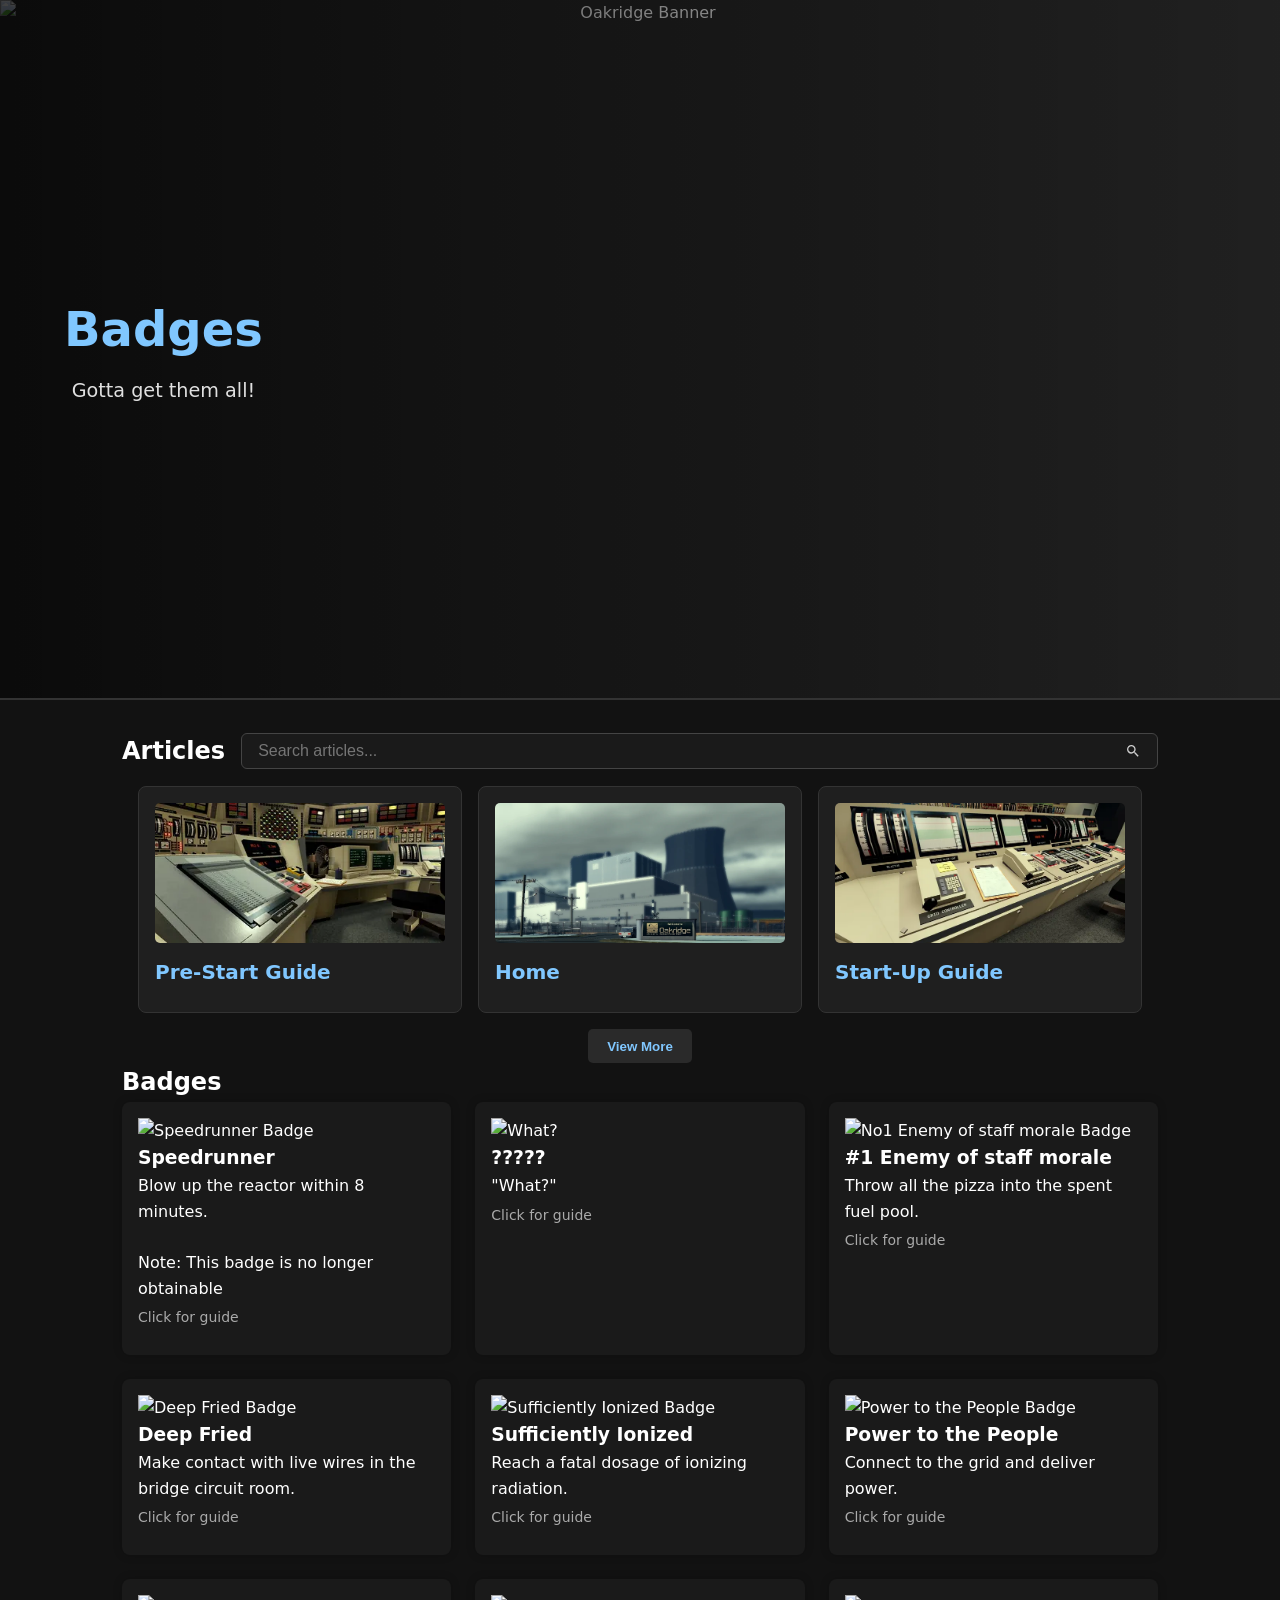
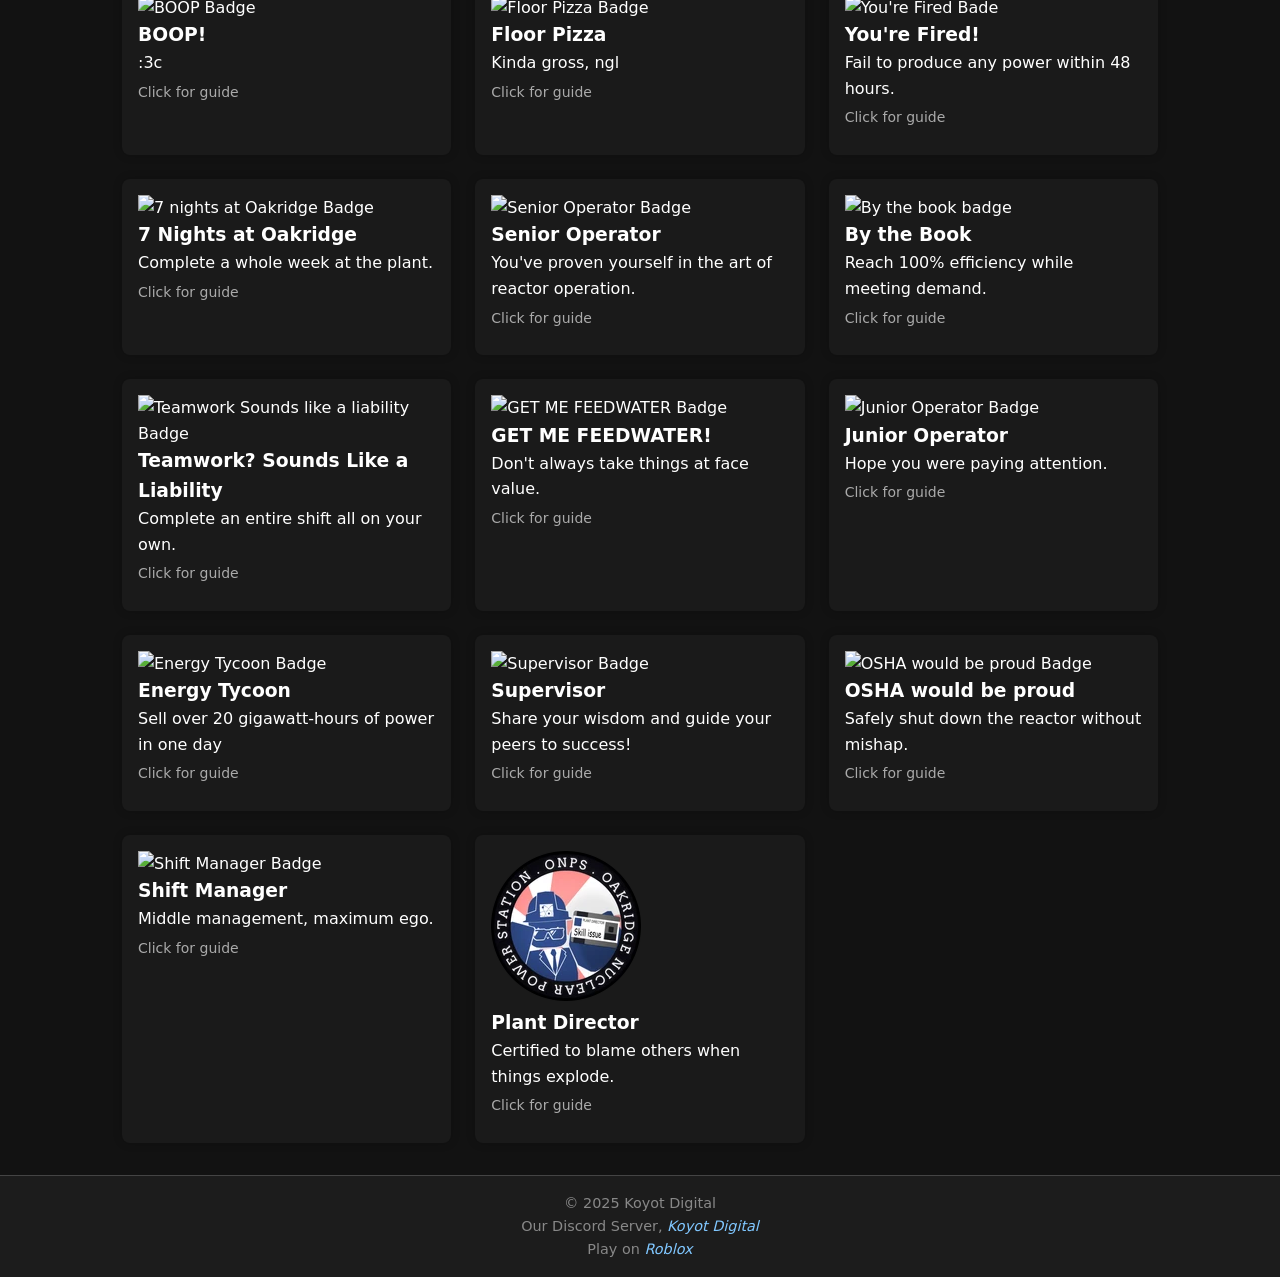
==== badges.html @ a52d3ed8 "Merge pull request #72 from Koyot-Digital/ChristianRelf-patch-1 Christian relf patch 1" ====
<!DOCTYPE html>
<html lang="en">

<head>
  <!-- Cookie Consent by TermsFeed https://www.TermsFeed.com -->
  <script type="text/javascript" src="https://www.termsfeed.com/public/cookie-consent/4.2.0/cookie-consent.js"
    charset="UTF-8"></script>
  <script type="text/javascript" charset="UTF-8">
    document.addEventListener('DOMContentLoaded', function () {
      cookieconsent.run({ "notice_banner_type": "simple", "consent_type": "express", "palette": "dark", "language": "en", "page_load_consent_levels": ["strictly-necessary"], "notice_banner_reject_button_hide": false, "preferences_center_close_button_hide": false, "page_refresh_confirmation_buttons": false, "website_name": "ONPS Wiki" });
    });
  </script>

  <!-- Google Analitics -->
  <script type="text/plain" data-cookie-consent="tracking" async
    src="https://www.googletagmanager.com/gtag/js?id=G-8C0MST73WK"></script>
  <script type="text/plain" data-cookie-consent="tracking">
    window.dataLayer = window.dataLayer || [];
    function gtag(){dataLayer.push(arguments);}
    gtag('js', new Date());

    gtag('config', 'G-8C0MST73WK');
  </script>
  <!-- end of Google Analitics-->

  <noscript>Free cookie consent management tool by <a href="https://www.termsfeed.com/">TermsFeed</a></noscript>
  <!-- End Cookie Consent by TermsFeed https://www.TermsFeed.com -->





  <!-- Below is the link that users can use to open Preferences Center to change their preferences. Do not modify the ID parameter. Place it where appropriate, style it as needed. -->



  <!-- Primary Meta Tags -->
  <meta name="title" content="ONPS - badges" />
  <meta name="description" content="Oakridge Nuclear Power Station - badges" />

  <!-- Open Graph / Facebook -->
  <meta property="og:type" content="website" />
  <meta property="og:url" content="https://wiki.koyot.digital/badges.html" />
  <meta property="og:title" content="ONPS - badges" />
  <meta property="og:description" content="Oakridge Nuclear Power Station - badges" />
  <meta property="og:image" content="/images/Badges%20Chaos.webp" />

  <!-- X (Twitter) -->
  <meta property="twitter:card" content="summary_large_image" />
  <meta property="twitter:url" content="https://wiki.koyot.digital/badges.html" />
  <meta property="twitter:title" content="ONPS - badges" />
  <meta property="twitter:description" content="Oakridge Nuclear Power Station - badges" />
  <meta property="twitter:image" content="/images/Badges%20Chaos.webp" />

  <meta charset="UTF-8" />
  <meta name="viewport" content="width=device-width, initial-scale=1" />
  <title>Oakridge Nuclear Power Station</title>
  <link rel="stylesheet" href="css/style.css" />
  <script src="js/script.js" defer></script>
  <script src="https://kit.fontawesome.com/a7bdae1ce6.js" crossorigin="anonymous"></script>
  <link rel="apple-touch-icon" sizes="180x180" href="/images/Favicon/apple-touch-icon.png">
  <link rel="icon" type="image/png" sizes="32x32" href="/images/Favicon/favicon-32x32.png">
  <link rel="icon" type="image/png" sizes="16x16" href="/images/Favicon/favicon-16x16.png">
  <link rel="manifest" href="/site.webmanifest">
</head>

<body>
  <header class="hero">
    <div class="hero-overlay"></div>
    <img src="images/Badges Chaos.webp" alt="Oakridge Banner" />
    <div class="hero-content">
      <h1>Badges</h1>
      <p>Gotta get them all!</p>
    </div>
  </header>

  <main class="container">

    <div id="NavGrid-placeholder"></div>
    <section class="badges-section">
      <h2 class="tier-title">Badges</h2>
      <p></p>
      <div class="badges-grid">
        <div class="badge-card">
          <img src="images/badges/speedrunnerbadge.webp" alt="Speedrunner Badge">
          <h3>Speedrunner</h3>
          <p>Blow up the reactor within 8 minutes.</p>
          <br>
          <p class="badges-disclamer">Note: This badge is no longer obtainable</p>
          <span class="guide-arrow">Click for guide</span>
          <section class="toggle-section">
            <ol>
              <li>Disable Auto Scram</li>
              <li>Do this by disabling Main Circ Pumps and isolation valves and withdrawing rods as fast as possible.
              </li>
              <li>Explode the reactor within 8 minutes.</li>
            </ol>
          </section>
        </div>
        <div class="badge-card">
          <img src="images/badges/What Badge.webp" alt="What?">
          <h3>?????</h3>
          <p>"What?"</p>

          <span class="guide-arrow">Click for guide</span>
          <section class="toggle-section">
            <ol>
              <li>Climb on top of the first cooling tower, the left one relative to the train tracks.</li>
              <li>Turn left and walk around the cooling tower until you see a floppa cube.</li>
              <li>Push the floppa.</li>
            </ol>
          </section>
        </div>
        <div class="badge-card">
          <img src="images/badges/No1 Enemy of staff morale.webp" alt="No1 Enemy of staff morale Badge">
          <h3>#1 Enemy of staff morale</h3>
          <p>Throw all the pizza into the spent fuel pool.</p>
          <span class="guide-arrow">Click for guide</span>
          <section class="toggle-section">
            <ol>
              <li>Grab all the pizza from the staff cafeteria. You can do so by repeatably touching the pizza circle.
              </li>
              <li>Head to the Reactor Hall.</li>
              <li>When entering, there will be a water pool to your right.</li>
              <li>Drop the pizzas in your inventory into the pool by pressing backspace.</li>
            </ol>
          </section>
        </div>
        <div class="badge-card">
          <img src="images/badges/Deep Fried.webp" alt="Deep Fried Badge">
          <h3>Deep Fried</h3>
          <p>Make contact with live wires in the bridge circuit room.</p>
          <span class="guide-arrow">Click for guide</span>
          <section class="toggle-section">
            <ol>
              <li>Go to either one of the generator bridge circuit rooms located on the left and right side of the
                Turbine Sub Level.</li>
              <li>Go behind the breakers, away from the barrier, then head to the middle of the breakers.</li>
              <li>Jump up and down until you get electrocuted. Try to hit the wires.</li>
            </ol>
          </section>
        </div>
        <div class="badge-card">
          <img src="images/badges/Sufficiently ionized.webp" alt="Sufficiently Ionized Badge">
          <h3>Sufficiently Ionized</h3>
          <p>Reach a fatal dosage of ionizing radiation.</p>
          <span class="guide-arrow">Click for guide</span>
          <section class="toggle-section">
            <ol>
              <li>Go to a radiation source. Best places are the spent fuel pools and reactor hall.</li>
              <li>Stay there until your dosimeter reads 600 rem.</li>
            </ol>
          </section>
        </div>
        <div class="badge-card">
          <img src="images/badges/Power to the people.webp" alt="Power to the People Badge">
          <h3>Power to the People</h3>
          <p>Connect to the grid and deliver power.</p>
          <span class="guide-arrow">Click for guide</span>
          <section class="toggle-section">
            <ul>
              <li>Successfully sync a turbine and start producing positive power.</li>
            </ul>
          </section>
        </div>
        <div class="badge-card">
          <img src="images/badges/BOOP.webp" alt="BOOP Badge">
          <h3>BOOP!</h3>
          <p>:3c</p>
          <span class="guide-arrow">Click for guide</span>
          <section class="toggle-section">
            <ol>
              <li>Go to the turbine hall entrance located next to the control room.</li>
              <li>Take the south stairwell and climb to the top.</li>
              <li>Turn left and go through the door.</li>
              <li>Walk forward until you see a blue furry plushy(as pictured in badge icon). Click on it, multiple trys
                may be required.</li>
            </ol>
          </section>
        </div>
        <div class="badge-card">
          <img src="images/badges/Floor Pizza.webp" alt="Floor Pizza Badge">
          <h3>Floor Pizza</h3>
          <p>Kinda gross, ngl</p>
          <span class="guide-arrow">Click for guide</span>
          <section class="toggle-section">
            <ol>
              <li>While at the elevators in the entrance of the facility, head to level 2. </li>
              <li>Take the door on the far left.</li>
              <li>Look to your left until you see a pizza with a wet sign.</li>
              <li>Touch the loose pizza slice and eat it.</li>
            </ol>
          </section>
        </div>
        <div class="badge-card">
          <img src="images/badges/Youre Fired.webp" alt="You're Fired Bade">
          <h3>You're Fired!</h3>
          <p>Fail to produce any power within 48 hours.</p>
          <span class="guide-arrow">Click for guide</span>
          <section class="toggle-section">
            <ul>
              <li>Don't make any power for 2 days.</li>
            </ul>
          </section>
        </div>
        <div class="badge-card">
          <img src="images/badges/7 nights at Oakridge.webp" alt="7 nights at Oakridge Badge">
          <h3>7 Nights at Oakridge</h3>
          <p>Complete a whole week at the plant.</p>
          <span class="guide-arrow">Click for guide</span>
          <section class="toggle-section">
            <ul>
              <li>Successfully produce power and maintain the reactor for 7 days without meltdowns.</li>
            </ul>
          </section>
        </div>
        <div class="badge-card">
          <img src="images/badges/Senior Operator.webp" alt="Senior Operator Badge">
          <h3>Senior Operator</h3>
          <p>You've proven yourself in the art of reactor operation.</p>
          <span class="guide-arrow">Click for guide</span>
          <section class="toggle-section">
            <ul>
              <li>Gain 500,000 total points as an operator.</li>
            </ul>
          </section>
        </div>
        <div class="badge-card">
          <img src="images/badges/By the book.webp" alt="By the book badge">
          <h3>By the Book</h3>
          <p>Reach 100% efficiency while meeting demand.</p>
          <span class="guide-arrow">Click for guide</span>
          <section class="toggle-section">
            <ol>
              <li>You can reach 100% efficiency by lowering the amount of bypass being used by the turbine
                while meeting demand.</li>
              <li>Lower reactor power in 50 MW increments until the bypass on the turbine is fully closed.
                &#40;This requires using Auto Bypass&#41;</li>
            </ol>
          </section>
        </div>
        <div class="badge-card">
          <img src="images/badges/Teamwork Sounds like a liability.webp" alt="Teamwork Sounds like a liability Badge">
          <h3>Teamwork? Sounds Like a Liability</h3>
          <p>Complete an entire shift all on your own.</p>
          <span class="guide-arrow">Click for guide</span>
          <section class="toggle-section">
            <ul>
              <li>Complete a shift by yourself without exploding/melting the reactor.</li>
            </ul>
          </section>
        </div>
        <div class="badge-card">
          <img src="images/badges/GET ME FEEDWATER.webp" alt="GET ME FEEDWATER Badge">
          <h3>GET ME FEEDWATER!</h3>
          <p>Don't always take things at face value.</p>
          <span class="guide-arrow">Click for guide</span>
          <section class="toggle-section">
            <ol>
              <li>To trigger this easter egg, toggle the red/grey switches located on the end of the operator panel.
              </li>
              <li>When the reactor water level line graph shows a straight line, click on it multiple times.</li>
            </ol>
          </section>
        </div>
        <div class="badge-card">
          <img src="images/badges/Junior Operator.webp" alt="Junior Operator Badge">
          <h3>Junior Operator</h3>
          <p>Hope you were paying attention.</p>
          <span class="guide-arrow">Click for guide</span>
          <section class="toggle-section">
            <ul>
              <li>Reach 75,000 total points as a operator.</li>
            </ul>
          </section>
        </div>
        <div class="badge-card">
          <img src="images/badges/Energy Tycoon.webp" alt="Energy Tycoon Badge">
          <h3>Energy Tycoon</h3>
          <p>Sell over 20 gigawatt-hours of power in one day</p>
          <span class="guide-arrow">Click for guide</span>
          <section class="toggle-section">
            <ol>
              <li>Sell a total of 20000 MW of power in a single day.</li>
              <li>You can see the amount of power sold by looking straight up above the condensate pump panel.</li>
            </ol>
          </section>
        </div>
        <div class="badge-card">
          <img src="images/badges/Supervisor.webp" alt="Supervisor Badge">
          <h3>Supervisor</h3>
          <p>Share your wisdom and guide your peers to success!</p>
          <span class="guide-arrow">Click for guide</span>
          <section class="toggle-section">
            <ul>
              <li>Earn a total of 1,250,000 points as an operator</li>
            </ul>
          </section>
        </div>
        <div class="badge-card">
          <img src="images/badges/OSHA would be proud.webp" alt="OSHA would be proud Badge">
          <h3>OSHA would be proud</h3>
          <p>Safely shut down the reactor without mishap.</p>
          <span class="guide-arrow">Click for guide</span>
          <section class="toggle-section">
            <ol>
              <li>Reach the end of a shift and receive the call to shutdown the reactor.</li>
              <li>Follow the shutdown checklist.</li>
              <li>Ensure that the following systems are enabled/disabled before requesting inspection:
                <ul>
                  <li>Turbine Gear is engaged for both turbines.</li>
                  <li>Breaker 18M-G1 is off.</li>
                  <li>Offline Core Cooling and OCC pumps are enabled.</li>
                </ul>
              </li>
              <li>You should receive this badge if you meet all the criteria for a good shutdown.</li>
            </ol>
          </section>
        </div>
        <div class="badge-card">
          <img src="images/badges/Shift Manager.webp" alt="Shift Manager Badge">
          <h3>Shift Manager</h3>
          <p>Middle management, maximum ego.</p>
          <span class="guide-arrow">Click for guide</span>
          <section class="toggle-section">
            <ol>
              <li>Reach a total of 2,500,000 points as an operator.</li>
            </ol>
          </section>
        </div>
        <div class="badge-card">
          <img src="images/badges/Plant Director.webp" alt="Plant Director Badge">
          <h3>Plant Director</h3>
          <p>Certified to blame others when things explode.</p>
          <span class="guide-arrow">Click for guide</span>
          <section class="toggle-section">
            <ol>
              <li>Reach a total of 5,000,000 points as an operator.</li>
            </ol>
          </section>
        </div>
  </main>

  <footer>
    <p>&copy; 2025 Koyot Digital</p> Our Discord Server, <a href="https://discord.gg/RT3Y6egQhR"><i
        class="fa-brands fa-discord"> Koyot Digital</i></a> <br> Play on <a
      href="https://www.roblox.com/games/15684145480/Oakridge-Nuclear-Power-Station-V0-2-4-BETA" target="_blank"
      rel="noopener"><i>Roblox</i></a>
  </footer>
</body>

</html>
---- css/style.css ----
@font-face {
    font-family: 'OpenDyslexic';
    src: url('/Fonts/OpenDyslexic-Italic.woff2') format('woff2'),
        url('/Fonts/OpenDyslexic-Italic.ttf') format('truetype');
    font-weight: normal;
    font-style: italic;
    font-display: swap;
}

@font-face {
    font-family: 'OpenDyslexic';
    src: url('/Fonts/OpenDyslexic-Bold.woff2') format('woff2'),
        url('/Fonts/OpenDyslexic-Bold.ttf') format('truetype');
    font-weight: bold;
    font-style: normal;
    font-display: swap;
}

@font-face {
    font-family: 'OpenDyslexic';
    src: url('/Fonts/OpenDyslexic-Bold-Italic.woff2') format('woff2'),
        url('/Fonts/OpenDyslexic-Bold-Italic.ttf') format('truetype');
    font-weight: bold;
    font-style: italic;
    font-display: swap;
}

@font-face {
    font-family: 'OpenDyslexic';
    src: url('/Fonts/OpenDyslexic-Regular.woff2') format('woff2'),
        url('/Fonts/OpenDyslexic-Regular.ttf') format('truetype');
    font-weight: normal;
    font-style: normal;
    font-display: swap;
}

@font-face {
    font-family: '';
    src: url('/Fonts/Unitype.woff2') format('woff2'),
        url('/Fonts/Unitype.ttf') format('truetype');
    font-weight: normal;
    font-style: normal;
    font-display: swap;
}

* {
  margin: 0;
  padding: 0;
  box-sizing: border-box;
}

body {
  /* this is now user-decided, browser default if none are selected */
  background-color: #121212;
  color: #ffffff;
  line-height: 1.6;
}
header {
  background-color: #2b2b2b;
  border-bottom: 1px solid #444;
  padding: 0, 0, 1rem, 0;
  text-align: center;
  position: relative;
}
html {
  scroll-behavior: smooth;
  overflow-y: scroll;
  overflow-x: hidden;
}
.NavGrid {
  display: grid;
  grid-template-columns: repeat(auto-fit, minmax(200px, 1fr));
  gap: 1rem;
  margin: 2rem;
}

.NavLink {
  background-color: #1e1e1e;
  padding: 1rem;
  border-radius: 8px;
  text-align: center;
  text-decoration: none;
  color: #00bfff;
  font-weight: bold;
  box-shadow: 0 0 10px rgba(0, 191, 255, 0.2);
  transition: background-color 0.2s, transform 0.2s;
}

.NavLink:hover {
  background-color: #00bfff;
  color: #121212;
  transform: translateY(-2px);
  box-shadow: 0 0 15px rgba(0, 191, 255, 0.5);
}

/* misc */

#acknowledgements {
  text-align: center;
  margin-top: 4rem;
}
#acknowledgements h2 {
  color: #80c7ff;
  font-size: 1.75rem;
  margin-bottom: 1rem;
  border-bottom: 1px solid #444;
  padding-bottom: 0.5rem;
}
.text-card-grid {
  display: grid;
  grid-template-columns: repeat(auto-fit, minmax(160px, 1fr));
  gap: 1rem;
  max-width: 900px;
  margin: 1rem auto 2.5rem auto;
}
.text-card {
  background-color: #1f1f1f;
  border: 1px solid #333;
  border-radius: 8px;
  padding: 1rem;
  color: #e0e0e0;
  font-weight: 600;
  font-size: 1rem;
  box-shadow: 0 0 6px rgba(128, 199, 255, 0.2);
  transition: background-color 0.3s ease, transform 0.2s ease;
}
.text-card:hover {
  background-color: #292929;
  transform: translateY(-3px);
  box-shadow: 0 0 10px rgba(128, 199, 255, 0.25);
}

.emergency-box {
  background-color: #1c1c1c;
  border: 1px solid #444;
  padding: 1.5rem;
  border-radius: 8px;
  margin-bottom: 2rem;
  box-shadow: 0 0 10px rgba(128, 199, 255, 0.1);
}

/* hero is just the tag that 90% of the wiki uses, dont touch without shrimp permission */

.hero {
  position: relative;
  width: 100vw;
  height: 700px;
  overflow: hidden;
  display: flex;
  align-items: center;
  justify-content: flex-start;
  padding-left: 5%;
  box-sizing: border-box;
  border-bottom: 2px solid #333;
}
.hero.small-hero {
  height: 700px;
  padding-left: 3%;
}
.youtube-container {
  position: relative;
  width: 100%;
  padding-bottom: 56.25%;
  height: 0;
  margin-bottom: 2rem;
  box-shadow: 0 0 10px rgba(128, 199, 255, 0.3);
  border-radius: 8px;
  overflow: hidden;
}
.youtube-container iframe {
  position: absolute;
  top: 0;
  left: 0;
  width: 100%;
  height: 100%;
  border: none;
}
.hero img {
  position: absolute;
  top: 0;
  left: 0;
  width: 100%;
  height: 100%;
  object-fit: cover;
  z-index: 1;
  transition: opacity 1s ease-in-out;
  opacity: 1;
}
.hero-overlay {
  position: absolute;
  top: 0;
  left: 0;
  width: 100%;
  height: 100%;
  background: linear-gradient(to right, rgba(0, 0, 0, 0.75), rgba(0, 0, 0, 0.25));
  z-index: 2;
}
.hero-content {
  position: relative;
  z-index: 3;
  color: #ffffff;
  max-width: 600px;
}
.hero-content h1 {
  font-size: 3rem;
  margin-bottom: 0.5rem;
  color: #80c7ff;
}
.hero-content p {
  font-size: 1.2rem;
  line-height: 1.6;
  color: #e0e0e0;
}

/* Colors */

*.b {
  color: #72b0eb;
}

*.db {
  color: #074a89;
}

*.y {
  color: #d2c62f;
}
*.g {
  color: #4ed171;
}

*.dg {
  color: #217c00;
}

*.gr {
  color: #6e7c8c;
}
*.o {
  color: #f8a674;
}
*.r {
  color: #eb4c51;
}
*.gy {
  color: #c1e94b;
}

.modal {
  display: none;
  position: fixed;
  z-index: 1000;
  left: 0;
  top: 0;
  width: 100%;
  height: 100%;
  background-color: rgba(0, 0, 0, 0.8);
  justify-content: center;
  align-items: center;
}
.modal.show {
  display: flex;
}
.modal img {
  width: 80%;
  height: 80%;
  box-shadow: 0 0 20px rgba(255, 255, 255, 0.3);
}
.hero-content p a {
  color: #80c7ff;
  text-decoration: none;
  font-weight: 700;
}
.hero-content p a:hover, .hero-content p a:focus {
  text-decoration: underline;
}


.container {
  max-width: 1100px;
  margin: 2rem auto;
  padding: 0 2rem;
  flex-grow: 1;
}
#game-description p {
  margin-bottom: 1rem;
  font-size: 1.1rem;
}
.location-section {
  margin-bottom: 3rem;
}
.section-block {
  display: flex;
  flex-wrap: wrap;
  gap: 1.5rem;
  margin-bottom: 2.5rem;
  align-items: flex-start;
}
.section-text {
  flex: 1 1 600px;
  min-width: 280px;
  color: #e0e0e0;
  font-size: 1.1rem;
  line-height: 1.5;
}
.section-img {
  flex: 1 1 320px;
  min-width: 280px;
  max-width: 320px;
  height: 200px;
  background-color: #222;
  border-radius: 8px;
  box-shadow: 0 0 8px #80c7ff66;
  display: flex;
  justify-content: center;
  align-items: center;
  color: #555;
  font-style: italic;
  font-size: 0.9rem;
  text-align: center;
  user-select: none;
}
@media (max-width: 768px) {
  .section-block {
      flex-direction: column;
 }
  .section-img {
      max-width: 100%;
      height: 180px;
 }
}
.location-section h2 {
  font-size: 2rem;
  margin-bottom: 1rem;
  color: #80c7ff;
  border-bottom: 2px solid #444;
  padding-bottom: 0.3rem;
}
.location-content {
  display: flex;
  flex-wrap: wrap;
  gap: 1.5rem;
  align-items: flex-start;
}
.location-content img, .location-content video {
  max-width: 350px;
  width: 100%;
  border-radius: 8px;
  box-shadow: 0 0 10px rgba(128, 199, 255, 0.3);
}
.location-content ol {
  flex: 1 1 300px;
  margin-left: 1rem;
  font-size: 1.1rem;
  color: #d0d0d0;
  list-style-position: inside;
}
.location-content h3 {
  margin-top: 1.5rem;
  margin-bottom: 0.5rem;
  color: #80c7ff;
}


#no-results-message {
  display: none;
  color: #ccc;
  text-align: center;
  padding-bottom: 10%;
  font-weight: bold;
  margin-top: 1rem;
}


.article-container {
  display: grid;
  grid-template-columns: repeat(auto-fit, minmax(250px, 1fr));
  gap: 1rem;
  min-height: 100px;
  max-height: 300px;
  width: 100%;
}
.article-container {
  flex-wrap: wrap;
  align-items: stretch;
  align-content: flex-start;
  justify-content: center;
}

.article {
  background-color: #1e1e1e;
  border-radius: 8px;
  padding: 1rem;
  box-shadow: 0 0 8px rgba(0, 0, 0, 0.2);
}

.no-results {
  grid-column: 1 / -1;
  text-align: center;
  color: #ccc;
  font-size: 1.2rem;
  padding: 2rem 0;
}


.no-results-message {
  grid-column: 1 / -1;
  text-align: center;
  font-size: 1.3rem;
  color: #999;
  padding: 2rem 0;
}



.articles-header {
  display: flex;
  align-items: center;
  gap: 1rem;
  margin-bottom: 1rem;
  flex-wrap: wrap;
}


.articles-header h2 {
  margin: 0;
  white-space: nowrap;
  font-size: 1.5rem;
}

#articleSearch {
  flex: 1;
  padding: 0.5rem 1rem;
  font-size: 1rem;
  border-radius: 6px;
  border: 1px solid #444;
  background-color: #1a1a1a;
  color: #fff;
  min-width: 200px;
  max-width: 100%;
  outline: none;
  transition: border-color 0.2s, box-shadow 0.2s;
}

#articleSearch:focus {
  border-color: #3fa9f5;
  box-shadow: 0 0 5px rgba(63, 169, 245, 0.5);
}

#articleSearch {
  background-image: url('data:image/svg+xml;utf8,<svg fill="%23ccc" height="16" viewBox="0 0 24 24" width="16" xmlns="http://www.w3.org/2000/svg"><path d="M15.5 14h-.79l-.28-.27A6.471 6.471 0 0 0 16 9.5 6.5 6.5 0 1 0 9.5 16c1.61 0 3.09-.59 4.23-1.57l.27.28v.79l5 4.99L20.49 19l-4.99-5zM9.5 14C7.01 14 5 11.99 5 9.5S7.01 5 9.5 5 14 7.01 14 9.5 11.99 14 9.5 14z"/></svg>');
  background-repeat: no-repeat;
  background-position: right 1rem center;
  background-size: 1rem;
  padding-right: 2.5rem;
}

.location-content {
  margin-top: 0.5rem;
  color: #ccc;
}

.startup-video video {
  max-width: 100%;
  width: 100%;
  border-radius: 8px;
  box-shadow: 0 0 10px rgba(128, 199, 255, 0.3);
}

.Links {
  display: block;
  text-align: center;
  color: #f10202;
  font-weight: bold;
  text-decoration: none;
  margin-top: 1rem;
}


/* articles Sec*/

.articles-grid {
  grid-template-columns: repeat(auto-fit, minmax(240px, 1fr));
  gap: 1rem;
  min-height: 100px;
  display: grid;
  margin: 1rem;
}
.article-card {
  background-color: #1f1f1f;
  border: 1px solid #333;
  border-radius: 8px;
  padding: 1rem;
  text-decoration: none;
  color: #ddd;
  display: flex;
  flex-direction: column;
  transition: background-color 0.3s ease, box-shadow 0.3s ease;
  cursor: pointer;
  user-select: none;
}
.article-card:hover, .article-card:focus {
  background-color: #333;
  box-shadow: 0 0 8px #80c7ff;
  outline: none;
}
.article-card img {
  width: 100%;
  height: 140px;
  object-fit: cover;
  border-radius: 5px;
  margin-bottom: 0.8rem;
}
.article-card h3 {
  margin-bottom: 0.5rem;
  font-size: 1.25rem;
  color: #80c7ff;
}

/* buttons */

.view-more-btn, #view-more-btn {
  background: #2a2a2a;
  color: #80c7ff;
  border: none;
  padding: 0.6rem 1.2rem;
  border-radius: 5px;
  cursor: pointer;
  margin-top: 0.75rem;
  font-weight: 600;
  transition: background-color 0.3s ease;
  display: block;
  width: fit-content;
  margin-left: auto;
  margin-right: auto;
}
.view-more-btn:hover, .view-more-btn:focus, #view-more-btn:hover, #view-more-btn:focus {
  background: #3b3b3b;
  outline: none;
}

/* keep it as it is required for NavGrid :shrug: */
.hidden {
  display: none;
}

/* points.html Tags */
.npc-section {
  margin-top: 2rem;
}
.npc-grid {
  display: grid;
  grid-template-columns: repeat(auto-fit, minmax(350px, 1fr));
  gap: 2rem;
}
.npc-card {
  display: flex;
  flex-direction: column;
  background-color: #1f1f1f;
  padding: 1.5rem;
  border-radius: 12px;
  box-shadow: 0 0 12px rgba(0,0,0,0.1);
}
.npc-main {
  flex: 1;
}
.npc-info {
  margin-top: 1rem;
  border-top: 1px solid #5a5353;
  padding-top: 1rem;
  text-align: center;
}
.npc-info img {
  width: 100%;
  max-width: 200px;
  border-radius: 8px;
  margin-bottom: 0.5rem;
}
.npc-meta p {
  margin: 0.2rem 0;
  font-size: 0.9rem;
  color: #ffffff;
}
.dialogue-table {
  width: 100%;
  border-collapse: collapse;
  margin-top: 1rem;
  margin-bottom: 1rem;
}
/* updates.html */
.news-section {
  margin-top: 3rem;
  padding: 2rem;
  background-color: #1c1c1c;
  border: 1px solid #333;
  border-radius: 10px;
  box-shadow: 0 0 10px rgba(128, 199, 255, 0.15);
  max-width: 1100px;
  margin-left: auto;
  margin-right: auto;
}

.links-section {
  margin-top: 2rem;
  padding: 1.5rem;
  background-color: #1c1c1c;
  border: 1px solid #333;
  border-radius: 8px;
  box-shadow: 0 0 8px rgba(128, 199, 255, 0.1);
}
.links-section h3 {
  font-size: 1.5rem;
  margin-bottom: 1rem;
  color: #80c7ff;
  border-bottom: 1px solid #444;
  padding-bottom: 0.5rem;
}
.links-section ul {
  list-style-type: none;
  padding-left: 0;
}
.links-section li {
  margin-bottom: 0.75rem;
}
.links-section a {
  color: #80c7ff;
  font-size: 1.05rem;
  font-weight: 600;
  text-decoration: none;
  transition: color 0.3s ease;
}
.links-section a:hover {
  color: #a5d4ff;
  text-decoration: underline;
}
.news-section h2 {
  font-size: 2rem;
  color: #80c7ff;
  border-bottom: 2px solid #444;
  padding-bottom: 0.5rem;
  margin-bottom: 1.25rem;
  text-align: center;
}
.news-section p {
  color: #ccc;
  font-size: 1.05rem;
  line-height: 1.6;
  text-align: center;
}
.dialogue-table th, .dialogue-table td {
  border: 1px solid #ccc;
  padding: 0.5rem;
  text-align: left;
  background-color: #181616;
}
.dialogue-table th {
  background-color: #181616;
}
ul {
  margin: 0;
  padding-left: 1.2rem;
}


 /* Badge card styling */
/* Grid setup         */
.badges-grid {
  display: grid;
  grid-template-columns: repeat(auto-fit, minmax(250px, 1fr));
  gap: 1.5rem;
  width: 100%;
  min-height: 300px;
}

@media (max-width: 600px) {
  .badges-grid {
    grid-template-columns: repeat(auto-fit, minmax(180px, 1fr));
  }
}
.badge-card {
  background: #1a1a1a;
  padding: 1rem;
  border-radius: 8px;
  color: #fff;
  box-shadow: 0 0 10px rgba(0,0,0,0.2);
  cursor: pointer;
  overflow: hidden;
  transition: transform 0.2s ease, box-shadow 0.2s ease;
}

.badge-card:hover {
  transform: scale(1.02);
  box-shadow: 0 4px 12px rgba(0,0,0,0.4);
}

.guide-arrow {
  display: block;
  margin-top: 5px;
  font-size: 14px;
  color: #aaa;
  transition: transform 0.3s;
}

.toggle-section {
  max-height: 0;
  overflow: hidden;
  transition: max-height 0.3s ease;
  background: #2a2a2a;
  margin-top: 10px;
  border-radius: 6px;
}
.toggle-section.open {
  display: block;
  max-height: 1000px; 
  opacity: 1;
}
.toggle-section ol {
  padding-left: 20px;
  margin: 10px 0;
}

.toggle-section-content {
  padding: 10px;
}

.badge-card.active .guide-arrow {
  text-align: center;
}

.badge-card.active .toggle-section {
  max-height: 500px; /* adjust as needed */
}

.inline-codeblock {
  font-family: Consolas, Monaco, 'Courier New', monospace;
  font-size: 0.95em;
  background-color: #2d2d2d;
  color: #ffd86b;
  padding: 0.1rem 0.35rem;
  border-radius: 4px;
}

a {
  color: #80c7ff;
  text-decoration: none;
}
footer {
  text-align: center;
  padding: 1rem;
  background-color: #1c1c1c;
  border-top: 1px solid #444;
  font-size: 0.9rem;
  color: #888;
  margin-top: auto;
}
.footer-content {
    max-width: 1100px;
    margin: 0 auto;
}

.footer-links {
    display: flex;
    justify-content: center;
    align-items: center;
    flex-wrap: wrap;
    gap: 1.5rem;
    margin-bottom: 1.5rem;
}

.footer-link {
    display: inline-flex;
    align-items: center;
    justify-content: center;  
    gap: 0.5rem;
    color: #80c7ff;
    text-decoration: none;
    padding: 0.5rem 1rem;
    border-radius: 6px;
    background-color: #1e1e1e;
    border: 1px solid #333;
    box-shadow: 0 0 8px rgba(0, 0, 0, 0.2);
    transition: all 0.3s ease;
    font-weight: 500;
    text-align: center;  
}

.footer-link:hover {
    background-color: #80c7ff;
    color: #121212;
    transform: translateY(-2px);
    box-shadow: 0 0 15px rgba(128, 199, 255, 0.5);
}

.footer-link i {
    font-size: 1.1rem;
}

.discord-link {
    background-color: #2c2f33;
    border-color: #7289da;
}

.discord-link:hover {
    background-color: #7289da;
    color: #ffffff;
}

.roblox-link {
    background-color: #1e1e1e;
    border-color: #00a2ff;
}

.roblox-link:hover {
    background-color: #00a2ff;
    color: #ffffff;
}

.status-link {
    background-color: #1e1e1e;
    border-color: #2ecc71;
}

.status-link:hover {
    background-color: #2ecc71;
    color: #ffffff;
}

.copyright-section {
    border-top: 1px solid #444;
    padding-top: 1rem;
    margin-top: 1.5rem;
}

.copyright-section p {
    margin: 0.5rem 0;
    font-size: 0.9rem;
    color: #888;
    line-height: 1.4;
}

.copyright-section p:first-child {
    font-weight: 600;
    color: #aaa;
}

@media (max-width: 768px) {
    .footer-links {
        flex-direction: column;
        gap: 1rem;
    }
    
    .footer-link {
        width: 100%;
        max-width: 280px;
        justify-content: center;
    }
}
@media (max-width: 900px) {
  .articles-grid {
      grid-template-columns: repeat(2, 1fr);
 }
}
@media (max-width: 768px) {
  .location-content {
      flex-direction: column;
 }
  .location-content ol {
      margin-left: 0;
 }
  .location-content img, .location-content video {
      max-width: 100%;
 }
}
@media (max-width: 600px) {
  .articles-grid {
      grid-template-columns: 1fr;
 }
}
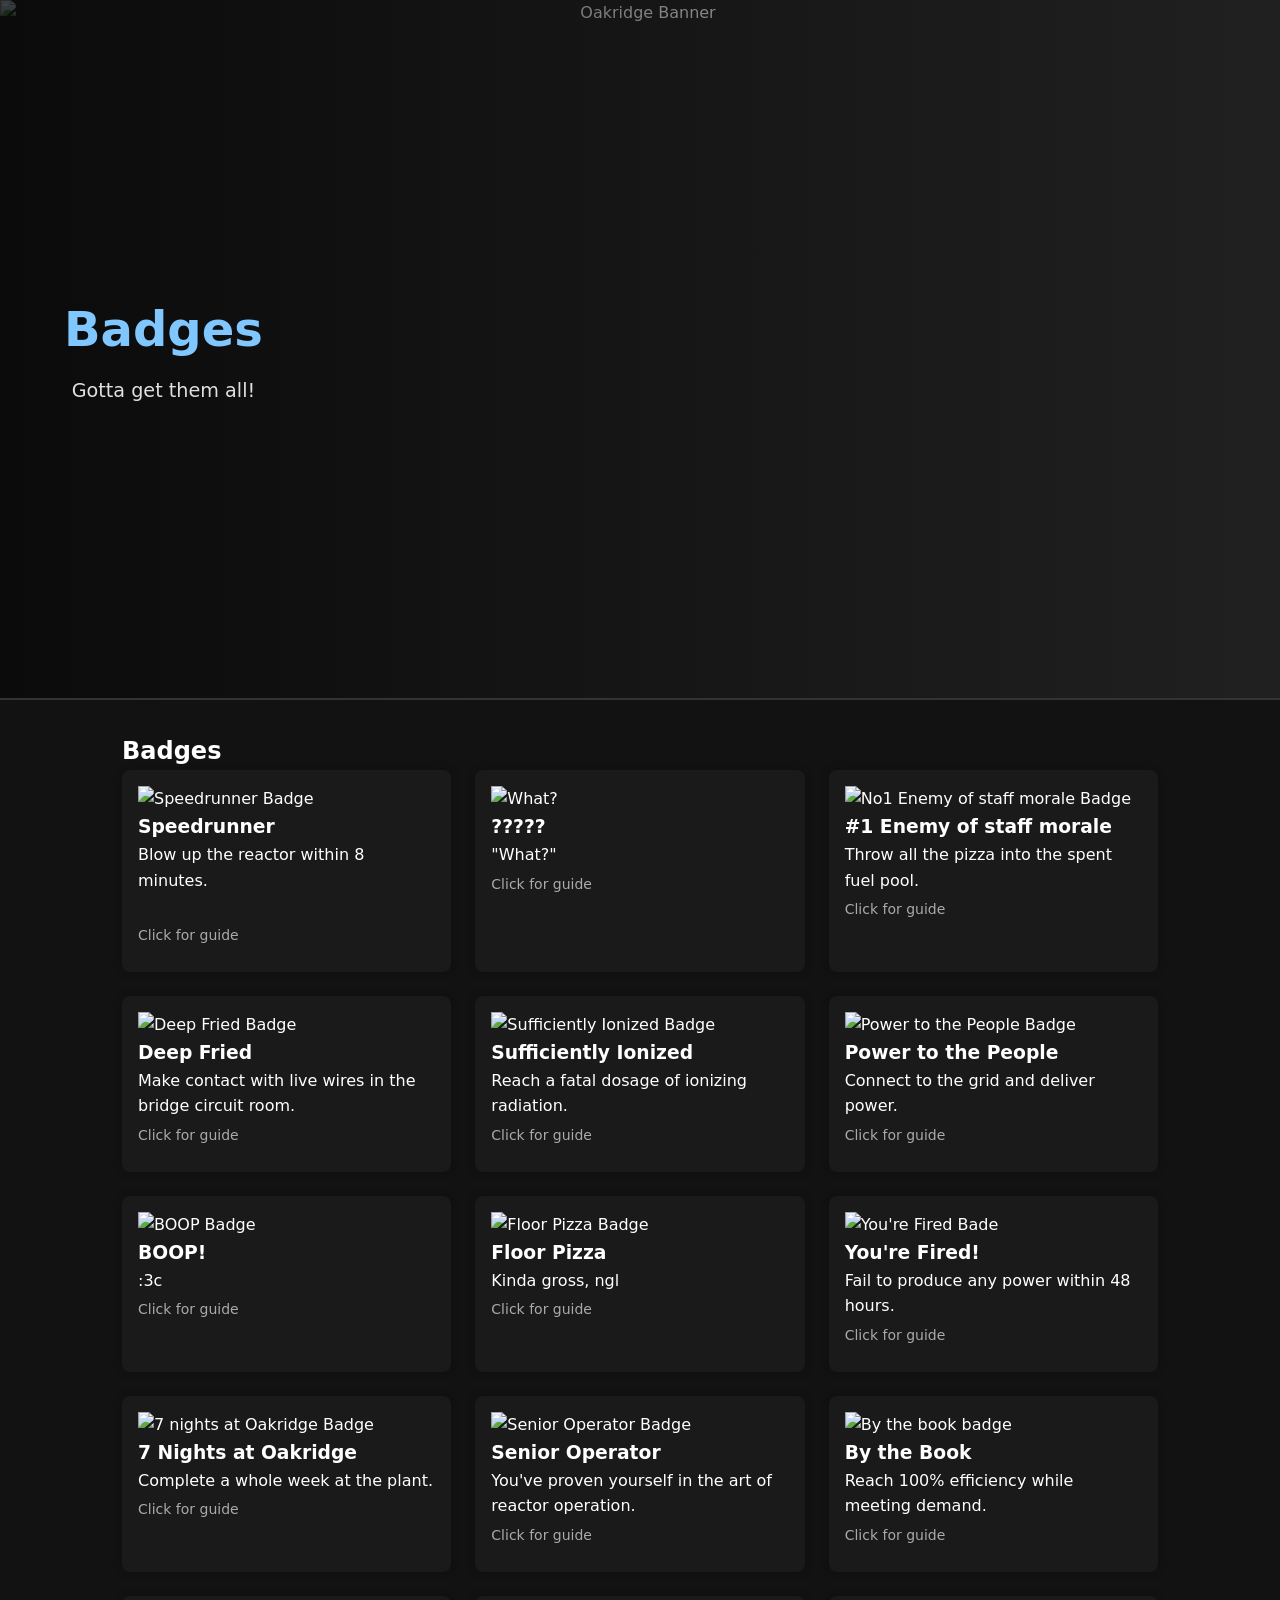
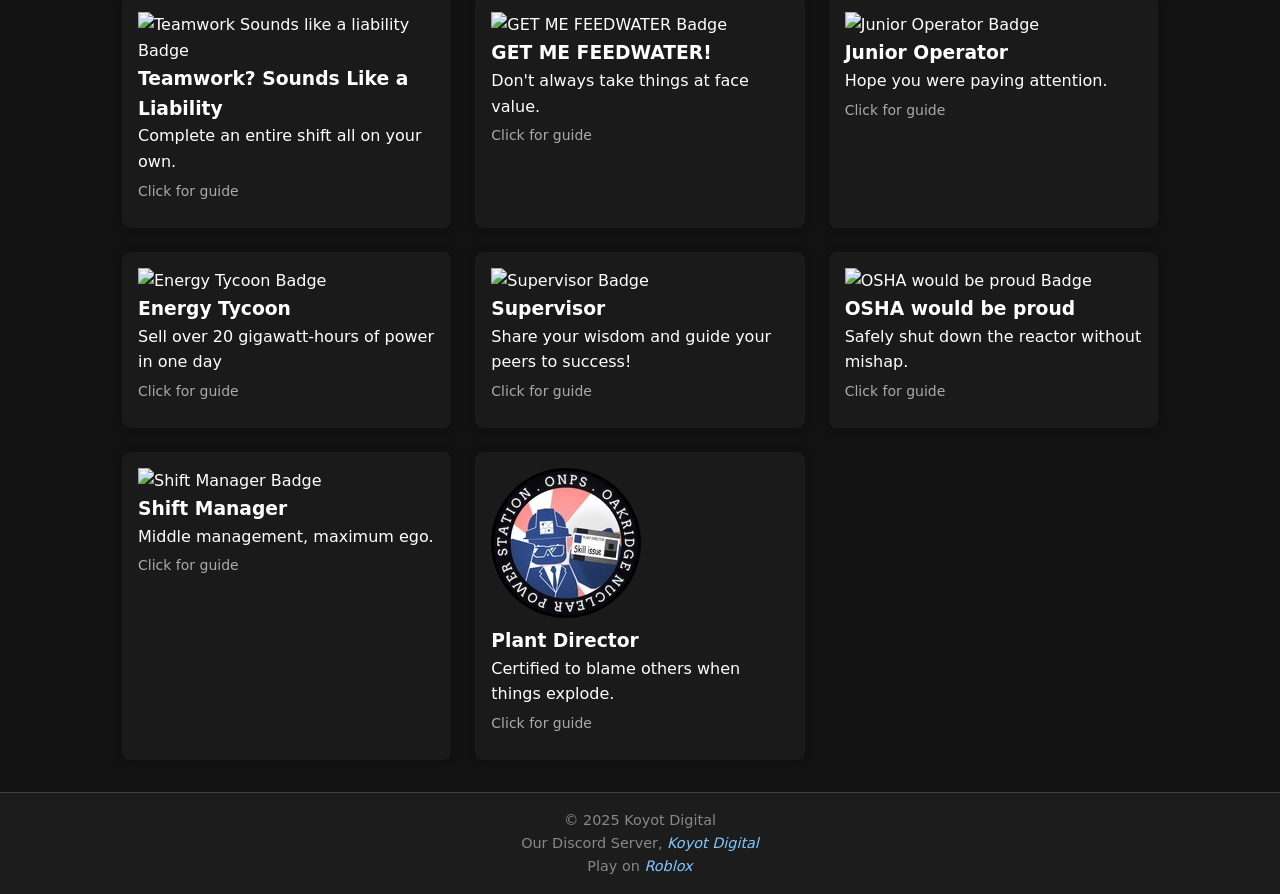
==== commit 54aef81e: "Merge pull request #73 from Koyot-Digital/DuckQuack001-patch-1 Duck quack001 patch 1 Security Vulner" ====
--- a/badges.html
+++ b/badges.html
@@ -86,7 +86,6 @@
           <h3>Speedrunner</h3>
           <p>Blow up the reactor within 8 minutes.</p>
           <br>
-          <p class="badges-disclamer">Note: This badge is no longer obtainable</p>
           <span class="guide-arrow">Click for guide</span>
           <section class="toggle-section">
             <ol>
@@ -349,4 +348,4 @@
   </footer>
 </body>
 
-</html>+</html>
